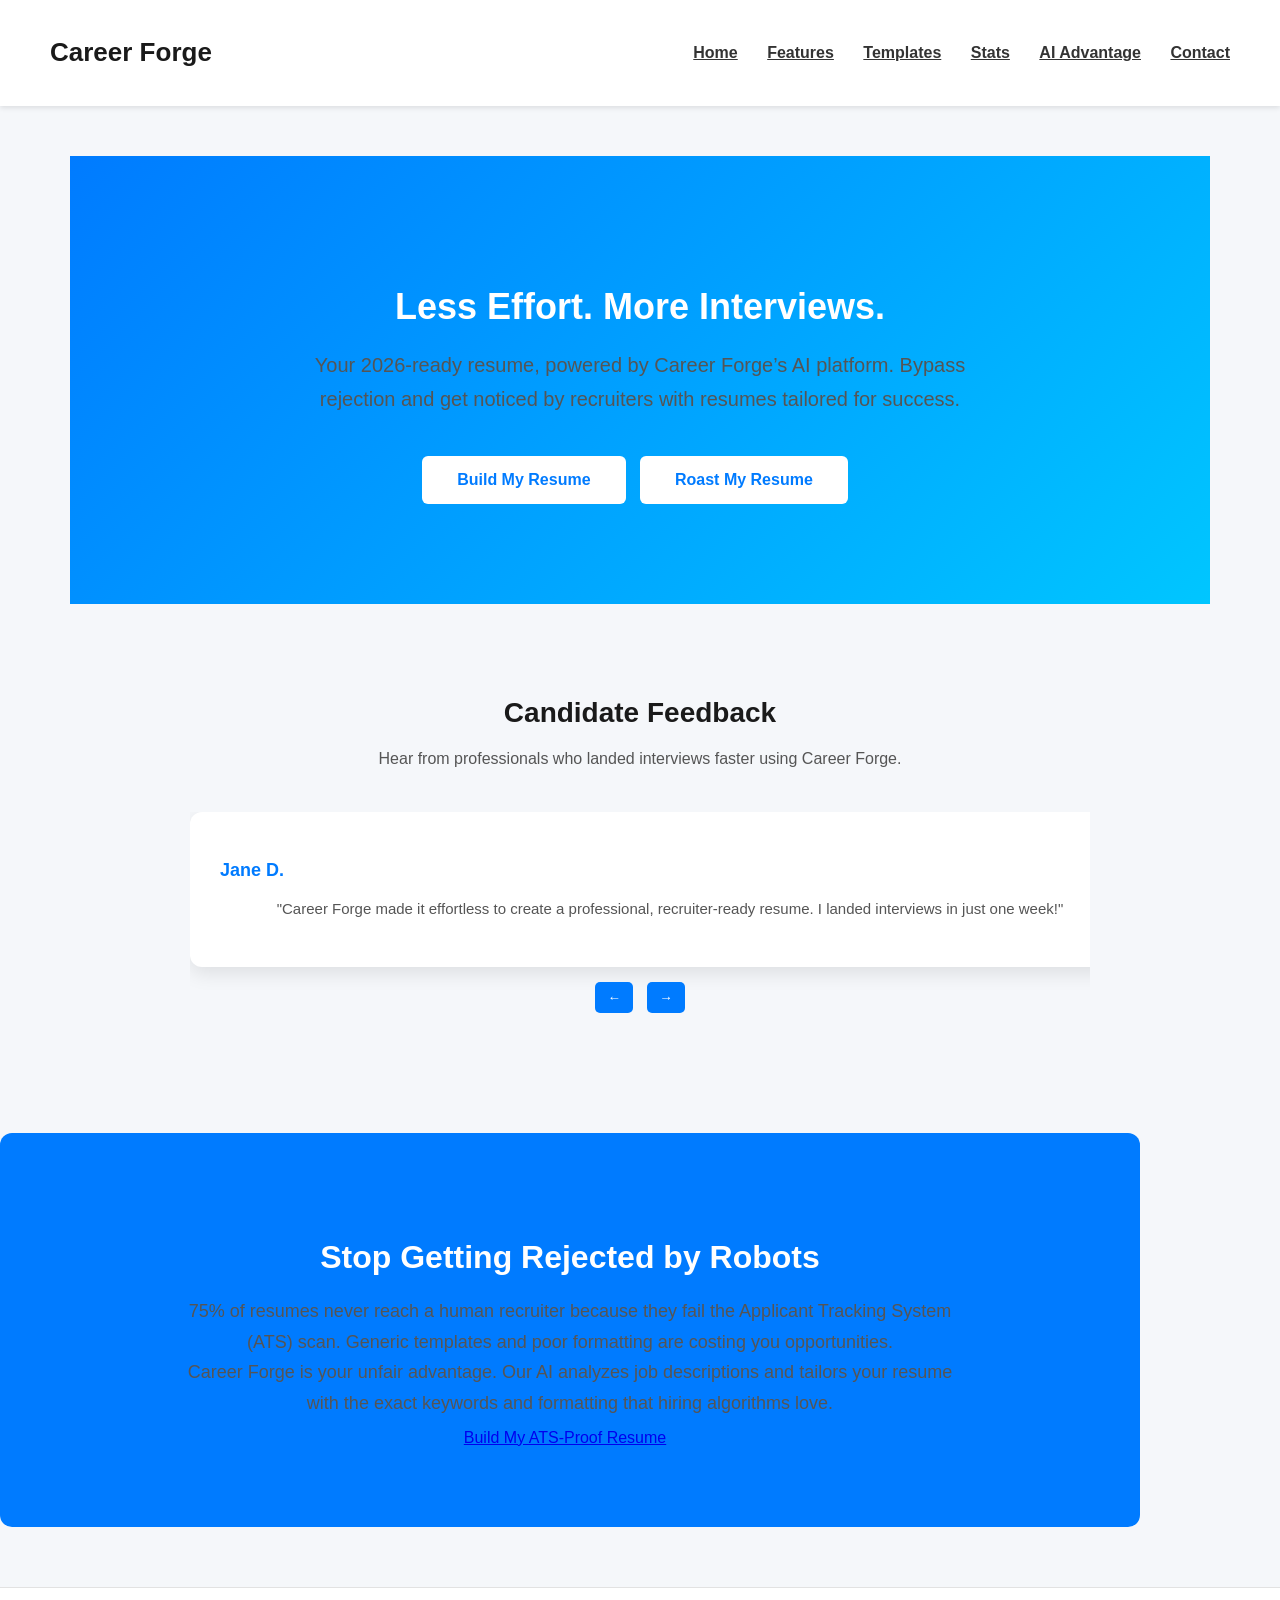
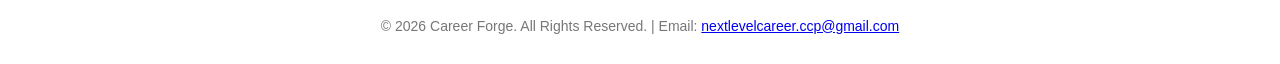
==== index.html @ a4902877 "Add files via upload" ====
<!DOCTYPE html>
<html lang="en">
<head>
<meta charset="UTF-8">
<meta name="viewport" content="width=device-width, initial-scale=1.0">
<title>Career Forge - Home</title>
<link rel="stylesheet" href="style.css">
<style>
/* Additional styling for slider */
.hero p { font-size: 20px; max-width: 700px; margin: 0 auto 30px auto; }
.testimonials { position: relative; max-width: 900px; margin: 40px auto; overflow: hidden; }
.testimonials-container { display: flex; transition: transform 0.5s ease-in-out; }
.testimonial-card { background: #fff; padding: 30px; border-radius: 12px; box-shadow: 0 6px 20px rgba(0,0,0,0.1); flex: 0 0 100%; text-align: left; }
.testimonial-card h3 { font-size: 18px; margin-bottom: 10px; color: #007BFF; }
.testimonial-card p { font-size: 15px; color: #555; }
.slider-buttons { text-align: center; margin-top: 15px; }
.slider-buttons button { background: #007BFF; border: none; color: #fff; padding: 8px 12px; margin: 0 5px; border-radius: 5px; cursor: pointer; }
.slider-buttons button:hover { background: #0056b3; }
.ai-section { background: #007BFF; color: #fff; padding: 80px 20px; text-align: center; border-radius: 12px; margin: 60px 0; }
.ai-section h2 { font-size: 32px; margin-bottom: 20px; }
.ai-section p { font-size: 18px; max-width: 800px; margin: 0 auto; line-height: 1.7; }
.cta-btn { display: inline-block; margin: 10px 10px 0 0; }
</style>
</head>
<body>

<header>
<h1>Career Forge</h1>
<nav>
<a href="index.html">Home</a>
<a href="features.html">Features</a>
<a href="templates.html">Templates</a>
<a href="stats.html">Stats</a>
<a href="ai-advantages.html">AI Advantage</a>
<a href="contact.html">Contact</a>
</nav>
</header>

<section class="hero">
<h2>Less Effort. More Interviews.</h2>
<p>Your 2026-ready resume, powered by Career Forge’s AI platform. Bypass rejection and get noticed by recruiters with resumes tailored for success.</p>
<a href="contact.html" class="cta-btn">Build My Resume</a>
<a href="contact.html" class="cta-btn">Roast My Resume</a>
</section>

<section id="testimonials">
<h2>Candidate Feedback</h2>
<p>Hear from professionals who landed interviews faster using Career Forge.</p>

<div class="testimonials">
<div class="testimonials-container">
<div class="testimonial-card">
<h3>Jane D.</h3>
<p>"Career Forge made it effortless to create a professional, recruiter-ready resume. I landed interviews in just one week!"</p>
</div>
<div class="testimonial-card">
<h3>Mark S.</h3>
<p>"The templates are modern, ATS-friendly, and easy to use. Career Forge helped me stand out from other applicants."</p>
</div>
<div class="testimonial-card">
<h3>Sara L.</h3>
<p>"I love the AI suggestions—my resume is perfectly tailored for each job. The platform saved me hours of work."</p>
</div>
</div>
<div class="slider-buttons">
<button onclick="prevSlide()">&#8592;</button>
<button onclick="nextSlide()">&#8594;</button>
</div>
</div>
</section>

<section class="ai-section">
<h2>Stop Getting Rejected by Robots</h2>
<p>75% of resumes never reach a human recruiter because they fail the Applicant Tracking System (ATS) scan. Generic templates and poor formatting are costing you opportunities.</p>
<p>Career Forge is your unfair advantage. Our AI analyzes job descriptions and tailors your resume with the exact keywords and formatting that hiring algorithms love.</p>
<a href="contact.html" class="cta-btn">Build My ATS-Proof Resume</a>
</section>

<footer>
&copy; 2026 Career Forge. All Rights Reserved. | Email: <a href="mailto:nextlevelcareer.ccp@gmail.com">nextlevelcareer.ccp@gmail.com</a>
</footer>

<script>
let currentIndex = 0;
const slides = document.querySelectorAll('.testimonial-card');
const container = document.querySelector('.testimonials-container');

function showSlide(index) {
    if(index < 0) currentIndex = slides.length - 1;
    else if(index >= slides.length) currentIndex = 0;
    else currentIndex = index;
    container.style.transform = 'translateX(' + (-100 * currentIndex) + '%)';
}

function nextSlide() { showSlide(currentIndex + 1); }
function prevSlide() { showSlide(currentIndex - 1); }

// Auto-slide every 5 seconds
setInterval(() => { nextSlide(); }, 5000);
</script>

</body>
</html>
---- style.css ----
/* style.css */
body {
    margin: 0;
    font-family: 'Inter', sans-serif;
    background: #f5f7fa;
    color: #1a1a1a;
}
header {
    background: #fff;
    padding: 20px 50px;
    display: flex;
    justify-content: space-between;
    align-items: center;
    box-shadow: 0 2px 5px rgba(0,0,0,0.1);
    position: sticky;
    top: 0;
    z-index: 1000;
}
header h1 { font-size: 26px; font-weight: 700; }
nav a {
    margin-left: 25px;
    font-weight: 600;
    color: #333;
    transition: color 0.3s;
}
nav a:hover { color: #007BFF; }
.hero {
    background: linear-gradient(135deg, #007BFF, #00c6ff);
    color: #fff;
    text-align: center;
    padding: 100px 20px;
}
.hero h2 { font-size: 36px; font-weight: 700; margin-bottom: 20px; }
.hero p { font-size: 18px; margin-bottom: 30px; }
.hero .cta-btn {
    background: #fff;
    color: #007BFF;
    padding: 15px 35px;
    border-radius: 6px;
    font-weight: 600;
    text-decoration: none;
    transition: background 0.3s, color 0.3s;
}
.hero .cta-btn:hover { background: #e0f0ff; }
section {
    max-width: 1100px;
    margin: 50px auto;
    padding: 20px;
}
section h2 {
    font-size: 28px;
    font-weight: 700;
    margin-bottom: 15px;
    text-align: center;
}
section p {
    font-size: 16px;
    line-height: 1.7;
    color: #555;
    text-align: center;
}
.features, .templates, .stats, .ai-adv, .cards {
    display: flex;
    justify-content: space-around;
    flex-wrap: wrap;
    margin-top: 40px;
}
.card, .feature-card, .template-card, .stat-card, .ai-card {
    background: #fff;
    padding: 25px;
    border-radius: 12px;
    box-shadow: 0 4px 12px rgba(0,0,0,0.08);
    margin: 15px;
    flex: 1 1 250px;
    text-align: center;
}
.card h3, .feature-card h3, .template-card h3, .stat-card h3, .ai-card h3 { font-size: 20px; margin-bottom: 10px; }
.card p, .feature-card p, .template-card p, .stat-card p, .ai-card p { font-size: 14px; color: #666; }
footer {
    background: #fff;
    text-align: center;
    padding: 30px 20px;
    border-top: 1px solid #e2e2e2;
    font-size: 14px;
    color: #777;
}
@media (max-width:768px) {
    header { flex-direction: column; text-align: center; }
    nav a { margin: 10px; }
    .features,.templates,.stats,.ai-adv,.cards { flex-direction: column; align-items: center; }
}
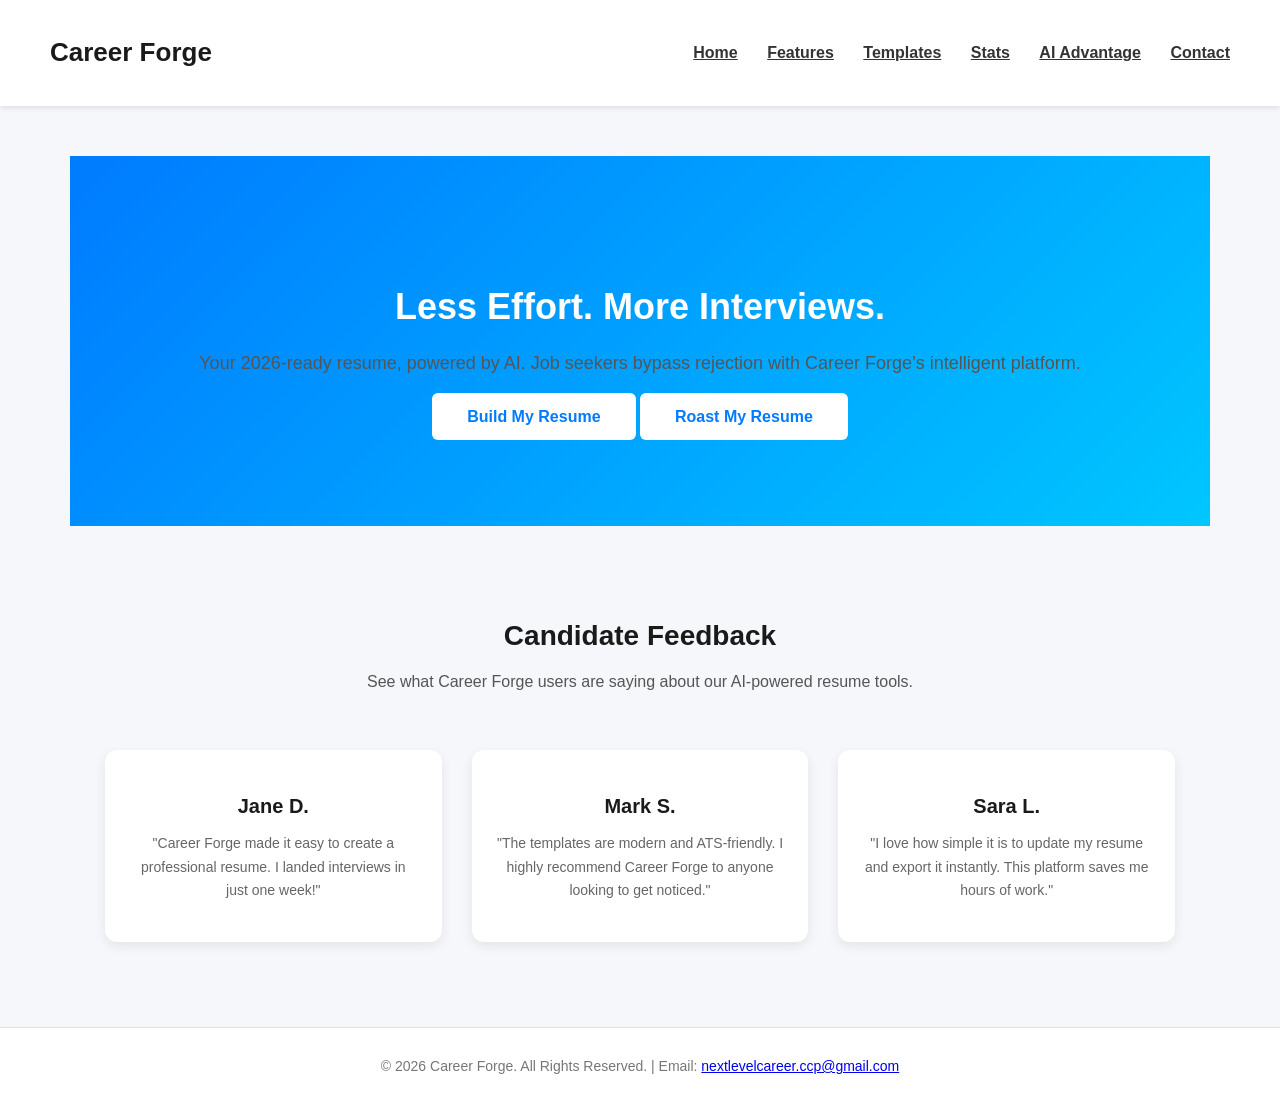
==== commit 91581548: "Add files via upload" ====
--- a/index.html
+++ b/index.html
@@ -5,22 +5,10 @@
 <meta name="viewport" content="width=device-width, initial-scale=1.0">
 <title>Career Forge - Home</title>
 <link rel="stylesheet" href="style.css">
-<style>
-/* Additional styling for slider */
-.hero p { font-size: 20px; max-width: 700px; margin: 0 auto 30px auto; }
-.testimonials { position: relative; max-width: 900px; margin: 40px auto; overflow: hidden; }
-.testimonials-container { display: flex; transition: transform 0.5s ease-in-out; }
-.testimonial-card { background: #fff; padding: 30px; border-radius: 12px; box-shadow: 0 6px 20px rgba(0,0,0,0.1); flex: 0 0 100%; text-align: left; }
-.testimonial-card h3 { font-size: 18px; margin-bottom: 10px; color: #007BFF; }
-.testimonial-card p { font-size: 15px; color: #555; }
-.slider-buttons { text-align: center; margin-top: 15px; }
-.slider-buttons button { background: #007BFF; border: none; color: #fff; padding: 8px 12px; margin: 0 5px; border-radius: 5px; cursor: pointer; }
-.slider-buttons button:hover { background: #0056b3; }
-.ai-section { background: #007BFF; color: #fff; padding: 80px 20px; text-align: center; border-radius: 12px; margin: 60px 0; }
-.ai-section h2 { font-size: 32px; margin-bottom: 20px; }
-.ai-section p { font-size: 18px; max-width: 800px; margin: 0 auto; line-height: 1.7; }
-.cta-btn { display: inline-block; margin: 10px 10px 0 0; }
-</style>
+
+<!-- Google Site Verification -->
+<meta name="google-site-verification" content="Nx4WM9IbqCo64KhCYRZm7AB8L2oiB6weaNqEyGqND7Y" />
+
 </head>
 <body>
 
@@ -38,66 +26,34 @@
 
 <section class="hero">
 <h2>Less Effort. More Interviews.</h2>
-<p>Your 2026-ready resume, powered by Career Forge’s AI platform. Bypass rejection and get noticed by recruiters with resumes tailored for success.</p>
+<p>Your 2026-ready resume, powered by AI. Job seekers bypass rejection with Career Forge’s intelligent platform.</p>
 <a href="contact.html" class="cta-btn">Build My Resume</a>
 <a href="contact.html" class="cta-btn">Roast My Resume</a>
 </section>
 
 <section id="testimonials">
 <h2>Candidate Feedback</h2>
-<p>Hear from professionals who landed interviews faster using Career Forge.</p>
+<p>See what Career Forge users are saying about our AI-powered resume tools.</p>
 
-<div class="testimonials">
-<div class="testimonials-container">
-<div class="testimonial-card">
+<div class="features">
+<div class="feature-card">
 <h3>Jane D.</h3>
-<p>"Career Forge made it effortless to create a professional, recruiter-ready resume. I landed interviews in just one week!"</p>
+<p>"Career Forge made it easy to create a professional resume. I landed interviews in just one week!"</p>
 </div>
-<div class="testimonial-card">
+<div class="feature-card">
 <h3>Mark S.</h3>
-<p>"The templates are modern, ATS-friendly, and easy to use. Career Forge helped me stand out from other applicants."</p>
+<p>"The templates are modern and ATS-friendly. I highly recommend Career Forge to anyone looking to get noticed."</p>
 </div>
-<div class="testimonial-card">
+<div class="feature-card">
 <h3>Sara L.</h3>
-<p>"I love the AI suggestions—my resume is perfectly tailored for each job. The platform saved me hours of work."</p>
+<p>"I love how simple it is to update my resume and export it instantly. This platform saves me hours of work."</p>
 </div>
 </div>
-<div class="slider-buttons">
-<button onclick="prevSlide()">&#8592;</button>
-<button onclick="nextSlide()">&#8594;</button>
-</div>
-</div>
-</section>
-
-<section class="ai-section">
-<h2>Stop Getting Rejected by Robots</h2>
-<p>75% of resumes never reach a human recruiter because they fail the Applicant Tracking System (ATS) scan. Generic templates and poor formatting are costing you opportunities.</p>
-<p>Career Forge is your unfair advantage. Our AI analyzes job descriptions and tailors your resume with the exact keywords and formatting that hiring algorithms love.</p>
-<a href="contact.html" class="cta-btn">Build My ATS-Proof Resume</a>
 </section>
 
 <footer>
 &copy; 2026 Career Forge. All Rights Reserved. | Email: <a href="mailto:nextlevelcareer.ccp@gmail.com">nextlevelcareer.ccp@gmail.com</a>
 </footer>
 
-<script>
-let currentIndex = 0;
-const slides = document.querySelectorAll('.testimonial-card');
-const container = document.querySelector('.testimonials-container');
-
-function showSlide(index) {
-    if(index < 0) currentIndex = slides.length - 1;
-    else if(index >= slides.length) currentIndex = 0;
-    else currentIndex = index;
-    container.style.transform = 'translateX(' + (-100 * currentIndex) + '%)';
-}
-
-function nextSlide() { showSlide(currentIndex + 1); }
-function prevSlide() { showSlide(currentIndex - 1); }
-
-// Auto-slide every 5 seconds
-setInterval(() => { nextSlide(); }, 5000);
-</script>
-
 </body>
 </html>
